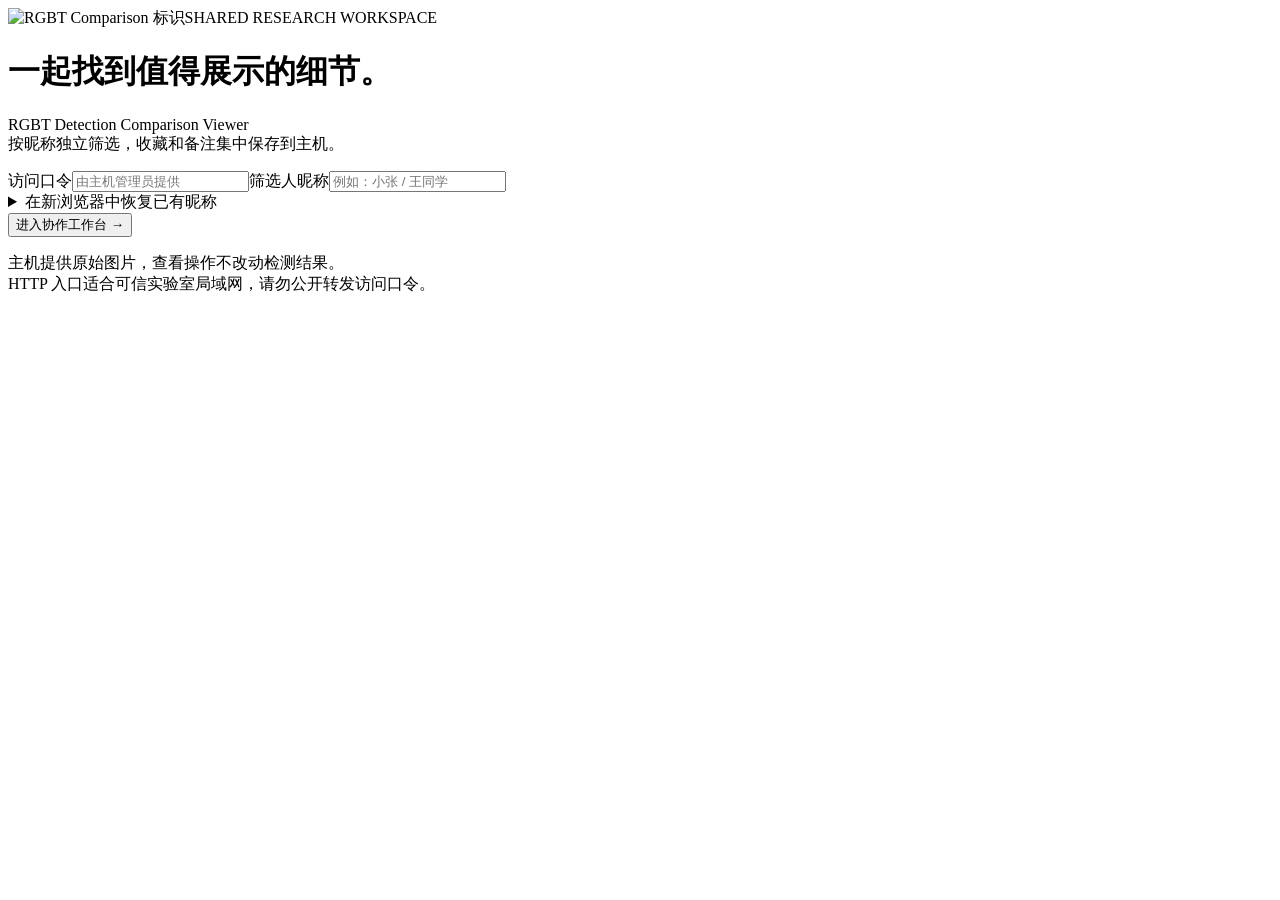
==== login.html @ 91081fd9 "Add files via upload" ====
<!doctype html>
<html lang="zh-CN"><head><meta charset="utf-8"><meta name="viewport" content="width=device-width,initial-scale=1"><title>加入协作 · RGBT Comparison</title><link rel="icon" type="image/png" href="/assets/brand.png"><link rel="stylesheet" href="css/style.css"><script defer src="js/login.js"></script></head>
<body class="login-page"><main class="login-card"><img class="login-logo" src="/assets/brand.png" alt="RGBT Comparison 标识"><span class="login-eyebrow">SHARED RESEARCH WORKSPACE</span><h1>一起找到值得展示的细节。</h1><p class="hint">RGBT Detection Comparison Viewer<br>按昵称独立筛选，收藏和备注集中保存到主机。</p>
<form id="login-form"><label>访问口令<input id="access-code" type="password" required maxlength="128" autocomplete="off" placeholder="由主机管理员提供"></label><label>筛选人昵称<input id="nickname" required minlength="2" maxlength="24" autocomplete="off" placeholder="例如：小张 / 王同学"></label><details><summary>在新浏览器中恢复已有昵称</summary><label>身份恢复码<input id="recovery-code" type="password" maxlength="128" autocomplete="off" placeholder="首次加入时获得的恢复码"></label><p class="hint">昵称已存在时须填写恢复码，防止他人覆盖你的筛选结果。</p></details><button type="submit" id="login-submit" class="primary">进入协作工作台 →</button></form>
<section id="recovery-card" hidden><h2>请保存你的身份恢复码</h2><p>更换电脑、退出登录或清除浏览器数据后，用相同昵称和恢复码找回你的标记。</p><label>恢复码<input id="new-recovery" readonly></label><button id="save-recovery">下载身份备份</button><button id="enter-viewer" class="primary">进入查看器 →</button></section>
<p id="login-error" role="status"></p><footer class="hint">主机提供原始图片，查看操作不改动检测结果。<br>HTTP 入口适合可信实验室局域网，请勿公开转发访问口令。</footer></main></body></html>
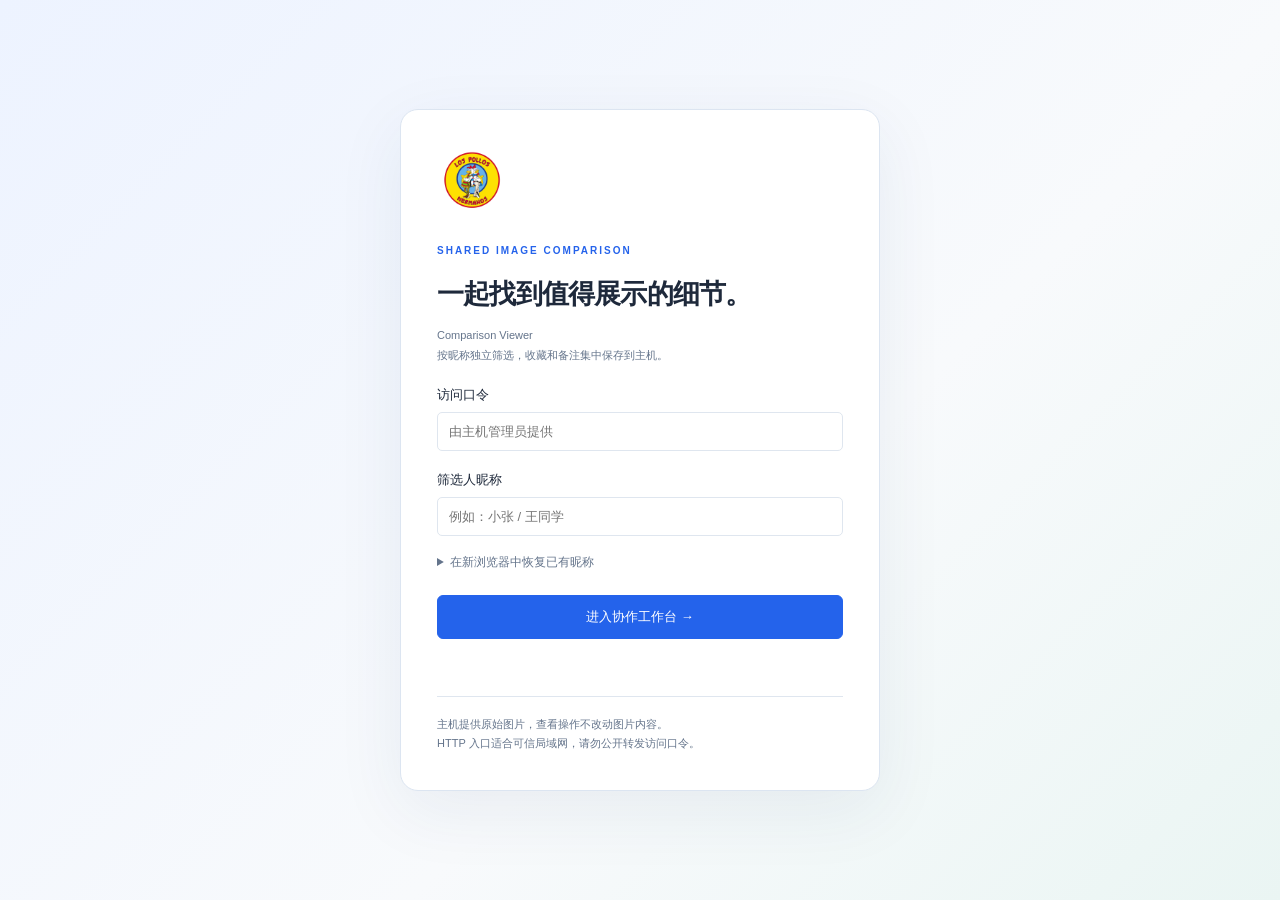
==== commit 51d60b7f: "Add files via upload" ====
--- a/login.html
+++ b/login.html
@@ -1,6 +1,6 @@
 <!doctype html>
-<html lang="zh-CN"><head><meta charset="utf-8"><meta name="viewport" content="width=device-width,initial-scale=1"><title>加入协作 · RGBT Comparison</title><link rel="icon" type="image/png" href="/assets/brand.png"><link rel="stylesheet" href="css/style.css"><script defer src="js/login.js"></script></head>
-<body class="login-page"><main class="login-card"><img class="login-logo" src="/assets/brand.png" alt="RGBT Comparison 标识"><span class="login-eyebrow">SHARED RESEARCH WORKSPACE</span><h1>一起找到值得展示的细节。</h1><p class="hint">RGBT Detection Comparison Viewer<br>按昵称独立筛选，收藏和备注集中保存到主机。</p>
+<html lang="zh-CN"><head><meta charset="utf-8"><meta name="viewport" content="width=device-width,initial-scale=1"><title>加入协作 · Comparison Viewer</title><link rel="icon" type="image/png" href="/assets/brand.png"><link rel="stylesheet" href="css/style.css"><script defer src="js/login.js"></script></head>
+<body class="login-page"><main class="login-card"><img class="login-logo" src="/assets/brand.png" alt="Comparison Viewer 标识"><span class="login-eyebrow">SHARED IMAGE COMPARISON</span><h1>一起找到值得展示的细节。</h1><p class="hint">Comparison Viewer<br>按昵称独立筛选，收藏和备注集中保存到主机。</p>
 <form id="login-form"><label>访问口令<input id="access-code" type="password" required maxlength="128" autocomplete="off" placeholder="由主机管理员提供"></label><label>筛选人昵称<input id="nickname" required minlength="2" maxlength="24" autocomplete="off" placeholder="例如：小张 / 王同学"></label><details><summary>在新浏览器中恢复已有昵称</summary><label>身份恢复码<input id="recovery-code" type="password" maxlength="128" autocomplete="off" placeholder="首次加入时获得的恢复码"></label><p class="hint">昵称已存在时须填写恢复码，防止他人覆盖你的筛选结果。</p></details><button type="submit" id="login-submit" class="primary">进入协作工作台 →</button></form>
 <section id="recovery-card" hidden><h2>请保存你的身份恢复码</h2><p>更换电脑、退出登录或清除浏览器数据后，用相同昵称和恢复码找回你的标记。</p><label>恢复码<input id="new-recovery" readonly></label><button id="save-recovery">下载身份备份</button><button id="enter-viewer" class="primary">进入查看器 →</button></section>
-<p id="login-error" role="status"></p><footer class="hint">主机提供原始图片，查看操作不改动检测结果。<br>HTTP 入口适合可信实验室局域网，请勿公开转发访问口令。</footer></main></body></html>
+<p id="login-error" role="status"></p><footer class="hint">主机提供原始图片，查看操作不改动图片内容。<br>HTTP 入口适合可信局域网，请勿公开转发访问口令。</footer></main></body></html>
--- a/css/style.css
+++ b/css/style.css
@@ -0,0 +1,9 @@
+:root{color-scheme:light;--bg:#f2f5f9;--panel:#fff;--ink:#1e293b;--muted:#64748b;--line:#dfe6ef;--accent:#2463eb;--soft:#eaf1ff;--image:#e9eef5;--col:240px;--gap:8px;--row-height:240px;font-family:-apple-system,BlinkMacSystemFont,Segoe UI,Microsoft YaHei,sans-serif;font-size:13px}*{box-sizing:border-box}body{margin:0;background:var(--bg);color:var(--ink)}body.dark{color-scheme:dark;--bg:#101724;--panel:#182235;--ink:#e6edf7;--muted:#a0aec0;--line:#304055;--accent:#76a6ff;--soft:#243c64;--image:#0c1320}button,input,select,textarea{font:inherit}button,select{cursor:pointer}button{border:1px solid var(--line);border-radius:6px;background:var(--panel);color:var(--ink);padding:6px 10px;white-space:nowrap}button:hover{background:var(--soft);border-color:var(--accent)}button:disabled{opacity:.45;cursor:default}.primary{background:#2463eb;color:white;border-color:#2463eb}input:not([type=checkbox]):not([type=range]),select,textarea{background:var(--panel);color:var(--ink);border:1px solid var(--line);border-radius:5px;padding:6px;min-width:0}input[type=range]{width:100%;accent-color:var(--accent)}input[type=checkbox]{accent-color:var(--accent)}label{display:flex;align-items:center;gap:6px}kbd{font:11px monospace;background:var(--bg);border:1px solid var(--line);padding:1px 5px;border-radius:3px}.app-header{height:72px;background:var(--panel);border-bottom:1px solid var(--line);display:flex;align-items:center;justify-content:space-between;padding:0 22px;gap:16px}.brand,.header-actions{display:flex;align-items:center;gap:10px}.brand strong{font-size:19px;letter-spacing:-.4px}.brand small{display:block;font-size:11px;color:var(--muted);margin-top:3px}.brand-icon{background:#2463eb;color:white;width:38px;height:38px;border-radius:9px;display:grid;place-content:center;font-weight:700;font-size:19px;position:relative}.brand-icon span{color:#f5ac69;font-size:13px;position:absolute;bottom:3px;right:5px}.badge{font-size:11px;background:var(--soft);color:var(--accent);padding:5px 9px;border-radius:12px}.workspace{display:flex;height:calc(100vh - 72px)}aside{width:228px;flex:none;border-right:1px solid var(--line);background:var(--panel);padding:16px;overflow:auto}aside>label{display:flex;flex-wrap:wrap;margin:14px 0 8px;color:var(--muted);font-size:12px}aside input:not([type=checkbox]),aside select{width:100%}.section-label{font-size:11px;font-weight:700;letter-spacing:1px;text-transform:uppercase;margin:8px 0 10px}.section-label span{float:right;color:var(--muted);font-weight:400;letter-spacing:0}.side-buttons{display:flex;flex-wrap:wrap;gap:6px;margin:10px 0 18px}.side-buttons button{font-size:11px;padding:5px 7px}.method-item{display:flex;align-items:center;gap:6px;padding:7px 3px;border-bottom:1px solid var(--line);cursor:grab}.method-item label{flex:1;font-size:12px}.method-item .handle{color:var(--muted)}.method-item button{font-size:10px;padding:2px 4px}.help,.hint{font-size:11px;color:var(--muted);line-height:1.8}.help{border-top:1px solid var(--line);padding-top:13px;margin-top:18px}.content{min-width:0;flex:1;display:flex;flex-direction:column}.controls{padding:12px 16px;background:var(--panel);border-bottom:1px solid var(--line);display:flex;flex-wrap:wrap;gap:12px;align-items:center;justify-content:space-between}.pager,.view-controls{display:flex;align-items:center;gap:6px;flex-wrap:wrap}.pager input{width:64px}#page-label{min-width:80px;text-align:center;font-variant-numeric:tabular-nums}.view-controls{font-size:11px}.view-controls select{max-width:148px}.view-controls button{font-size:11px;padding:6px 8px}#matrix-scroll{overflow:auto;position:relative;flex:1;padding:0 12px 12px;scrollbar-gutter:stable}#matrix{display:grid;grid-template-columns:148px repeat(var(--count),var(--col));gap:var(--gap);width:max-content;min-width:100%;align-items:stretch}.column-title{position:sticky;top:0;z-index:5;background:var(--panel);border-bottom:2px solid var(--line);height:42px;display:flex;align-items:center;justify-content:center;gap:8px;font-weight:650}.corner{left:0;z-index:7;justify-content:flex-start;font-size:11px;color:var(--muted)}.row-label{position:sticky;left:0;z-index:3;background:var(--panel);border:1px solid var(--line);border-radius:7px;padding:13px 9px;overflow:auto;height:var(--row-height);min-height:var(--row-height)}.sample-number{font-size:10px;color:var(--muted);margin-bottom:9px}.sample-name{font:600 12px Consolas,monospace;overflow-wrap:anywhere;line-height:1.6}.row-label .row-actions{display:flex;gap:5px;margin-top:12px}.star.active{color:#b37400;background:#fff0bd}.row-note{font-size:11px;line-height:1.5;margin-top:10px;white-space:pre-wrap;overflow-wrap:anywhere;max-height:70px;overflow:auto}.tags{color:var(--accent);font-size:10px;margin-top:8px;overflow-wrap:anywhere}.image-cell{height:var(--row-height);border:1px solid var(--line);border-radius:7px;background:var(--panel);overflow:hidden;min-width:0;position:relative}.viewport{position:relative;overflow:hidden;width:100%;height:calc(100% - 28px);background:var(--image);touch-action:none;cursor:grab;outline:none}.viewport:active{cursor:grabbing}.viewport:focus-visible{box-shadow:inset 0 0 0 2px var(--accent)}.viewport img{position:absolute;max-width:none;max-height:none;user-select:none;pointer-events:none;transform-origin:0 0}.placeholder{position:absolute;inset:0;display:flex;align-items:center;justify-content:center;flex-direction:column;gap:8px;font-size:11px;color:var(--muted);text-align:center;padding:12px;background:var(--image)}.placeholder.skeleton{background:linear-gradient(110deg,var(--image),var(--panel),var(--image));background-size:200% 100%}.placeholder.error{color:#d14d43}.cell-tools{height:28px;display:flex;align-items:center;justify-content:space-between;gap:2px;padding:2px 5px;font-size:10px;color:var(--muted)}.cell-tools button{padding:1px 4px;font-size:10px;border:none}.roi-box{position:absolute;border:2px solid #ffb321;background:#ffb32120;pointer-events:none}.status{background:var(--panel);border-top:1px solid var(--line);padding:7px 16px;font:11px Consolas,monospace;display:flex;justify-content:space-between;gap:15px;flex-wrap:wrap;min-height:32px}dialog{color:var(--ink);background:var(--panel);border:1px solid var(--line);border-radius:12px;padding:16px;max-width:95vw;width:480px;max-height:94vh}dialog::backdrop{background:#07132a99}.large-dialog{width:1200px}.dialog-head{display:flex;justify-content:space-between;align-items:center;gap:10px;margin-bottom:12px}.dialog-head small{display:block;color:var(--muted);font-size:11px;margin-top:5px}.dialog-head>button{font-size:21px;border:none;padding:0 8px}.detail-toolbar,.pair-toolbar,.export-options{display:flex;align-items:center;gap:8px;flex-wrap:wrap;margin:10px 0}#detail-image{height:65vh}#detail-image .image-cell{height:100%}#detail-path{width:100%;margin-top:8px;font:11px Consolas,monospace}#note-dialog>label{display:block;margin:12px 0}#note-dialog input,#note-dialog textarea{display:block;width:100%;margin-top:8px}#pair-stage{display:grid;grid-template-columns:1fr 1fr;gap:12px;height:62vh;position:relative}#pair-stage .image-cell{height:100%}#pair-stage.wipe{display:block}#pair-stage.wipe .image-cell{position:absolute;inset:0}#pair-stage.wipe .image-cell:last-child{clip-path:inset(0 0 0 var(--wipe,50%));pointer-events:none}#pair-stage.wipe:after{content:"";position:absolute;top:0;bottom:28px;left:var(--wipe,50%);width:2px;background:#ffb321;pointer-events:none}.export-options label{font-size:12px}#export-width{width:100px}#export-samples{display:flex;gap:10px;flex-wrap:wrap;max-height:150px;overflow:auto;border-block:1px solid var(--line);padding:10px 0}#export-samples label{font:11px Consolas,monospace}#export-preview-area{max-height:55vh;overflow:auto;background:#cbd3df}#export-preview-area canvas{display:block;max-width:100%;height:auto;background:white}#toast{position:fixed;bottom:45px;left:50%;transform:translateX(-50%);background:#17263deF;color:white;padding:10px 18px;border-radius:8px;z-index:100;max-width:80vw;white-space:pre-line;display:none}.empty{grid-column:1/-1;padding:80px;text-align:center;color:var(--muted)}:focus-visible{outline:2px solid var(--accent);outline-offset:2px}[hidden]{display:none!important}@media(max-width:1000px){aside{width:190px;padding:10px}.brand small{display:none}.app-header{padding:0 12px}.header-actions{gap:5px}.header-actions .badge{display:none}.controls{padding:8px}.header-actions button{font-size:11px}}@media(max-width:700px){aside{display:none}.brand strong{font-size:14px}.header-actions #fullscreen{display:none}.brand-icon{display:none}}
+:root .method-item{gap:4px}:root .method-item label{font-size:11px;white-space:nowrap;min-width:0}:root .method-item button{padding:2px 3px;flex:none}
+.login-page{min-height:100vh;display:grid;place-items:center;padding:32px;background:linear-gradient(135deg,#edf3ff,#f8fafc 60%,#eaf5f3)}.login-card{width:min(480px,100%);background:white;border:1px solid #dce5f1;border-radius:18px;padding:36px;box-shadow:0 20px 70px #18366a12}.login-eyebrow{font-size:10px;font-weight:700;letter-spacing:2px;color:#2563eb}.login-card h1{font-size:27px;line-height:1.45;letter-spacing:-.8px;margin:18px 0 12px}.login-card label{display:block;margin:20px 0 12px}.login-card label input{display:block;width:100%;margin-top:8px;padding:11px!important}.login-card form>.primary{width:100%;margin:24px 0 6px;padding:12px}.login-card details{margin-top:18px;font-size:12px}.login-card summary{cursor:pointer;color:var(--muted)}#login-error{color:#b42318;line-height:1.6;min-height:18px}.login-card footer{border-top:1px solid var(--line);padding-top:18px;margin-top:20px}.login-card #new-recovery{font:15px Consolas,monospace;background:#eef5ff}#recovery-card>button{margin:8px 5px 8px 0}.collab-dialog{width:1000px}.collab-dialog textarea{width:100%;font:13px Consolas,Microsoft YaHei,monospace;line-height:1.8}.collab-dialog details{margin-top:22px}.collab-dialog details label{margin:12px 0}#collaboration-panel{padding-bottom:8px;margin-bottom:18px;border-bottom:1px solid var(--line)}#collaboration-panel>label{display:block;font-size:11px;color:var(--muted)}#mark-view{width:100%;margin-top:6px}#reviewer-name{display:block;overflow-wrap:anywhere}#collab-status{font-size:10px;line-height:1.6;min-height:30px;margin:6px 0}.sync-error{color:#ba342a!important}.review-toggle,.team-count{font-size:10px;margin-top:10px;padding:4px 6px;white-space:normal;text-align:left;display:block;max-width:100%}.review-toggle.reviewed{color:#13704c;background:#e2f5ec;border-color:#9bd4ba}.team-count{color:var(--accent);border:0;background:var(--soft)}.review-card{padding:15px;border:1px solid var(--line);border-radius:8px;margin:12px 0}.review-card>.badge{margin-left:12px}.review-card p{white-space:pre-wrap;overflow-wrap:anywhere;line-height:1.7}.team-table{max-height:48vh;overflow:auto}table{border-collapse:collapse;width:100%;font-size:12px}th,td{padding:10px;text-align:left;border-bottom:1px solid var(--line)}th{position:sticky;top:0;background:var(--panel)}td button{margin:2px 4px 2px 0;font-size:11px}#team-reviewers{display:flex;flex-wrap:wrap;gap:8px;max-height:140px;overflow:auto}.reviewer-stat{border:1px solid var(--line);border-radius:7px;padding:10px;min-width:170px}.reviewer-stat small{display:block;color:var(--muted);margin-top:6px}#team-stats{line-height:1.7}#team-search{min-width:180px;flex:1}#relogin-link{display:block;color:var(--accent);margin:12px 0}.row-label small.hint{display:block;line-height:1.5;margin-top:8px}
+
+.brand-logo{width:42px;height:42px;object-fit:cover;object-position:50% 40%;border-radius:12px;border:1px solid var(--line)}.login-logo{display:block;width:72px;height:72px;object-fit:cover;object-position:50% 40%;border-radius:19px;margin-bottom:24px}.method-item.reference label{color:var(--accent);font-weight:700}.column-title.reference{border-color:var(--accent);color:var(--accent)}
+
+.export-dialog{width:1320px}.export-main-options{gap:12px 20px}.export-main-options>label{display:flex;flex-direction:column;align-items:flex-start;gap:6px}.export-main-options>label:has(input[type=checkbox]){flex-direction:row;align-items:center;margin-top:18px}.export-main-options select{max-width:320px}.export-explanation{padding:12px 15px;background:var(--soft);border:1px solid var(--line);border-radius:8px;font-size:12px;line-height:1.8;margin:15px 0}.export-layout-settings{border:1px solid var(--line);border-radius:8px;padding:12px 14px;margin-bottom:14px}.export-layout-settings summary,#export-diagnostics summary{font-size:12px;cursor:pointer}.export-layout-settings summary span{font-size:10px;color:var(--muted);margin-left:12px}.export-spacing,.export-text-options{gap:12px 20px}.export-spacing input,.export-text-options input[type=number]{width:80px!important}.export-preview-control{font-size:11px;margin-left:auto}.export-plan-summary{font-size:12px;border:1px solid var(--line);background:var(--soft);border-radius:8px;padding:12px 14px;line-height:1.9;margin:12px 0;white-space:pre-line}.export-diagnostic-table{max-height:220px;overflow:auto;margin:10px 0}.export-diagnostic-table table{font-size:11px}.export-diagnostic-table td{font-variant-numeric:tabular-nums}.export-diagnostic-table td:first-child{max-width:320px;overflow-wrap:anywhere}#export-progress{font-size:12px;line-height:1.7;white-space:pre-line;color:var(--muted);margin:10px 0}#export-preview-area{max-height:52vh;margin-top:12px;border:1px solid var(--line);border-radius:5px}#export-preview-area:empty{display:none}#export-preview-area.pixel-preview canvas{max-width:none;width:auto;height:auto}#export-diagnostics{margin:14px 0}@media(max-width:850px){.export-preview-control{margin-left:0}.export-main-options{align-items:flex-start}.export-options>label{font-size:11px}}
+
+.favorite-threshold-label small{display:block;width:100%;font-size:10px;line-height:1.6}.favorite-threshold-label input{width:80px!important}.team-threshold-label{font-size:11px}.team-threshold-label input{width:76px!important}input[aria-invalid=true]{border-color:#c44949!important}.batch-dialog{width:1080px}.batch-description,.batch-summary{font-size:12px;padding:13px 16px;background:var(--soft);border:1px solid var(--line);border-radius:8px;line-height:1.8}.batch-methods{display:flex;flex-wrap:wrap;gap:12px 22px;margin:16px 0 23px}.batch-methods label{font-size:12px}#batch-owner-options{margin:16px 0}#batch-folder-destination label{display:flex;gap:9px;flex-wrap:wrap;font-size:12px}#batch-directory{flex:1;min-width:230px}#batch-progress{width:100%;accent-color:var(--accent);height:9px}#batch-progress-box{border-top:1px solid var(--line);margin-top:18px;padding-top:17px}#batch-progress-text,#batch-result-summary{font-size:12px;line-height:1.8}.batch-error{padding:12px 15px;border:1px solid #efc2c2;background:#fff1f1;color:#a62f2f;border-radius:7px;font-size:12px;white-space:pre-wrap;line-height:1.7}.batch-path-row{display:grid;grid-template-columns:155px 1fr 62px;gap:10px;align-items:center;margin:11px 0}.batch-path-row strong{font-size:12px;overflow-wrap:anywhere}.batch-path-row input{font:11px Consolas,ui-monospace,monospace}#batch-client-directory{margin:18px 0;padding:15px;border:1px solid var(--line);border-radius:8px}#batch-client-directory label{display:block;font-size:12px}#batch-client-root{display:block;width:100%;margin-top:9px}.batch-download{display:inline-block;padding:10px 15px;background:var(--accent);color:#fff;border-radius:7px;text-decoration:none;margin:6px 0 12px}#batch-copy-fallback{width:100%;font:12px Consolas,monospace;line-height:1.7;margin-top:12px}#batch-paths{max-height:310px;overflow:auto}#batch-complete{margin-top:22px;border-top:1px solid var(--line);padding-top:12px}@media(max-width:720px){.batch-path-row{grid-template-columns:1fr 62px}.batch-path-row strong{grid-column:1/-1}.batch-methods{gap:12px 15px}}
